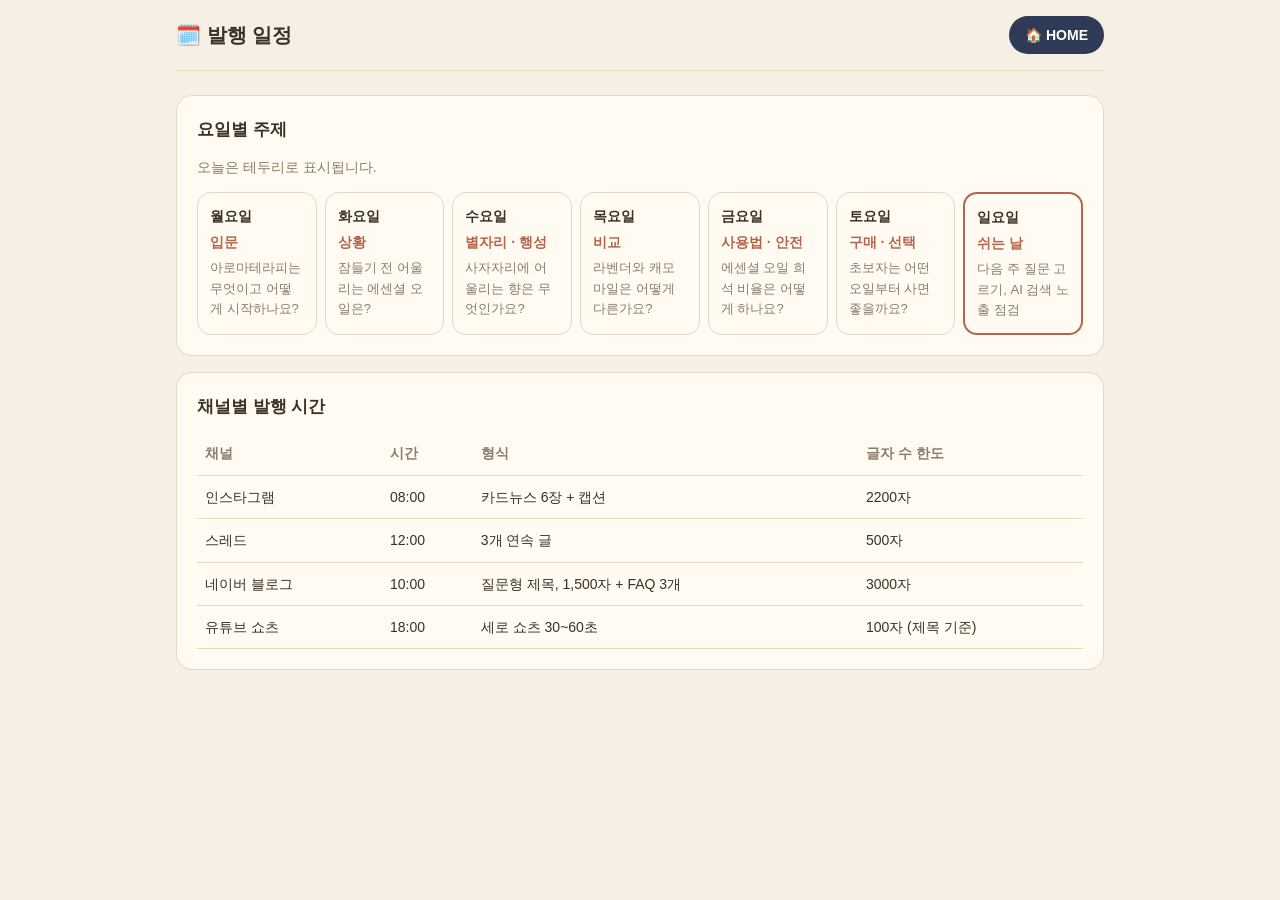
==== calendar.html @ 0333897d "훼이맵 SNS 스튜디오: 홈페이지 저장소에서 분리 Co-Authored-By: Claude Opus 5.5 <noreply@anthropic.com>" ====
<!doctype html>
<html lang="ko">
<head>
<meta charset="utf-8">
<meta name="viewport" content="width=device-width, initial-scale=1">
<title>발행 일정 · 훼이맵 SNS 스튜디오</title>
<link rel="stylesheet" href="common.css">
<style>
  .week { display: grid; grid-template-columns: repeat(7, 1fr); gap: 8px; }
  .day { background: var(--card); border: 1px solid var(--line); border-radius: 14px; padding: 12px; font-size: 14px; }
  .day.today { border: 2px solid var(--accent); }
  .day .name { font-weight: 700; }
  .day .type { color: var(--accent); font-weight: 600; margin: 4px 0; }
  .day .ex { color: var(--muted); font-size: 13px; }
  @media (max-width: 760px) { .week { grid-template-columns: 1fr; } }
</style>
</head>
<body>
<div class="wrap">
  <header class="topbar">
    <h1>🗓️ 발행 일정</h1>
    <a class="home-btn" href="index.html">🏠 HOME</a>
  </header>

  <div class="card">
    <h2>요일별 주제</h2>
    <p class="muted" style="margin-top:0">오늘은 테두리로 표시됩니다.</p>
    <div class="week" id="week"></div>
  </div>

  <div class="card">
    <h2>채널별 발행 시간</h2>
    <div class="table-scroll">
      <table>
        <thead><tr><th>채널</th><th>시간</th><th>형식</th><th>글자 수 한도</th></tr></thead>
        <tbody id="times"></tbody>
      </table>
    </div>
  </div>
</div>

<script src="common.js"></script>
<script>
  // SNS·GEO 지침의 요일별 질문 유형 (getDay() 순서: 일요일이 0)
  const WEEK = [
    { name: "일", type: "쉬는 날", ex: "다음 주 질문 고르기, AI 검색 노출 점검" },
    { name: "월", type: "입문", ex: "아로마테라피는 무엇이고 어떻게 시작하나요?" },
    { name: "화", type: "상황", ex: "잠들기 전 어울리는 에센셜 오일은?" },
    { name: "수", type: "별자리 · 행성", ex: "사자자리에 어울리는 향은 무엇인가요?" },
    { name: "목", type: "비교", ex: "라벤더와 캐모마일은 어떻게 다른가요?" },
    { name: "금", type: "사용법 · 안전", ex: "에센셜 오일 희석 비율은 어떻게 하나요?" },
    { name: "토", type: "구매 · 선택", ex: "초보자는 어떤 오일부터 사면 좋을까요?" },
  ];
  const FORMAT = {
    instagram: "카드뉴스 6장 + 캡션",
    threads: "3개 연속 글",
    blog: "질문형 제목, 1,500자 + FAQ 3개",
    youtube: "세로 쇼츠 30~60초",
  };

  const today = new Date().getDay();
  // 월요일부터 보여 주기
  document.getElementById("week").innerHTML = [1, 2, 3, 4, 5, 6, 0].map((i) => {
    const d = WEEK[i];
    return `<div class="day ${i === today ? "today" : ""}"><div class="name">${d.name}요일</div>
      <div class="type">${d.type}</div><div class="ex">${d.ex}</div></div>`;
  }).join("");

  document.getElementById("times").innerHTML = CHANNELS.map((ch) =>
    `<tr><td>${ch.name}</td><td>${ch.time}</td><td>${FORMAT[ch.id]}</td><td>${ch.limit}자${ch.note ? ` (${ch.note})` : ""}</td></tr>`
  ).join("");
</script>
</body>
</html>
---- common.css ----
:root {
  --bg: #f5efe4;
  --card: #fffaf2;
  --ink: #3a3226;
  --muted: #8a7d6a;
  --accent: #b5654a;
  --accent-ink: #ffffff;
  --line: #e4d9c5;
  --ok: #4f7a52;
  --warn: #b33a2e;
  --navy: #2f3a56;
}
* { box-sizing: border-box; }
body {
  margin: 0;
  background: var(--bg);
  color: var(--ink);
  font-family: "Pretendard", "Apple SD Gothic Neo", "Malgun Gothic", sans-serif;
  line-height: 1.6;
}
a { color: inherit; }
.wrap { max-width: 960px; margin: 0 auto; padding: 0 16px 48px; }

/* 상단 바: 모든 메뉴 화면 공통 */
.topbar {
  display: flex; align-items: center; justify-content: space-between; gap: 12px;
  padding: 16px 0; border-bottom: 1px solid var(--line); margin-bottom: 24px;
}
.topbar h1 { font-size: 20px; margin: 0; }
.home-btn {
  display: inline-flex; align-items: center; gap: 6px;
  padding: 8px 16px; border-radius: 999px;
  background: var(--navy); color: #fff; text-decoration: none; font-weight: 600; font-size: 14px;
  white-space: nowrap;
}
.home-btn:hover { opacity: .9; }

.card {
  background: var(--card); border: 1px solid var(--line); border-radius: 16px; padding: 20px;
  margin-bottom: 16px;
}
.card h2 { font-size: 17px; margin: 0 0 12px; }
.muted { color: var(--muted); font-size: 14px; }

label { display: block; font-weight: 600; font-size: 14px; margin: 12px 0 6px; }
input[type="text"], textarea, select {
  width: 100%; padding: 10px 12px; border: 1px solid var(--line); border-radius: 10px;
  background: #fff; font: inherit; color: var(--ink);
}
textarea { min-height: 160px; resize: vertical; }

.btn {
  display: inline-block; padding: 10px 18px; border: 0; border-radius: 10px;
  background: var(--accent); color: var(--accent-ink); font: inherit; font-weight: 600; cursor: pointer;
  text-decoration: none;
}
.btn.ghost { background: transparent; color: var(--ink); border: 1px solid var(--line); }
.btn.small { padding: 6px 12px; font-size: 13px; }
.row { display: flex; gap: 8px; flex-wrap: wrap; align-items: center; }

.tag { display: inline-block; padding: 2px 10px; border-radius: 999px; font-size: 12px; font-weight: 600; }
.tag.ok { background: #e3eee0; color: var(--ok); }
.tag.warn { background: #f7e1dd; color: var(--warn); }
.tag.wait { background: #eee7d8; color: var(--muted); }

table { width: 100%; border-collapse: collapse; font-size: 14px; }
th, td { text-align: left; padding: 10px 8px; border-bottom: 1px solid var(--line); vertical-align: top; }
th { color: var(--muted); font-weight: 600; }
.table-scroll { overflow-x: auto; }

.toast {
  position: fixed; left: 50%; bottom: 24px; transform: translateX(-50%);
  background: var(--ink); color: #fff; padding: 10px 18px; border-radius: 999px; font-size: 14px;
  opacity: 0; transition: opacity .2s; pointer-events: none;
}
.toast.show { opacity: 1; }
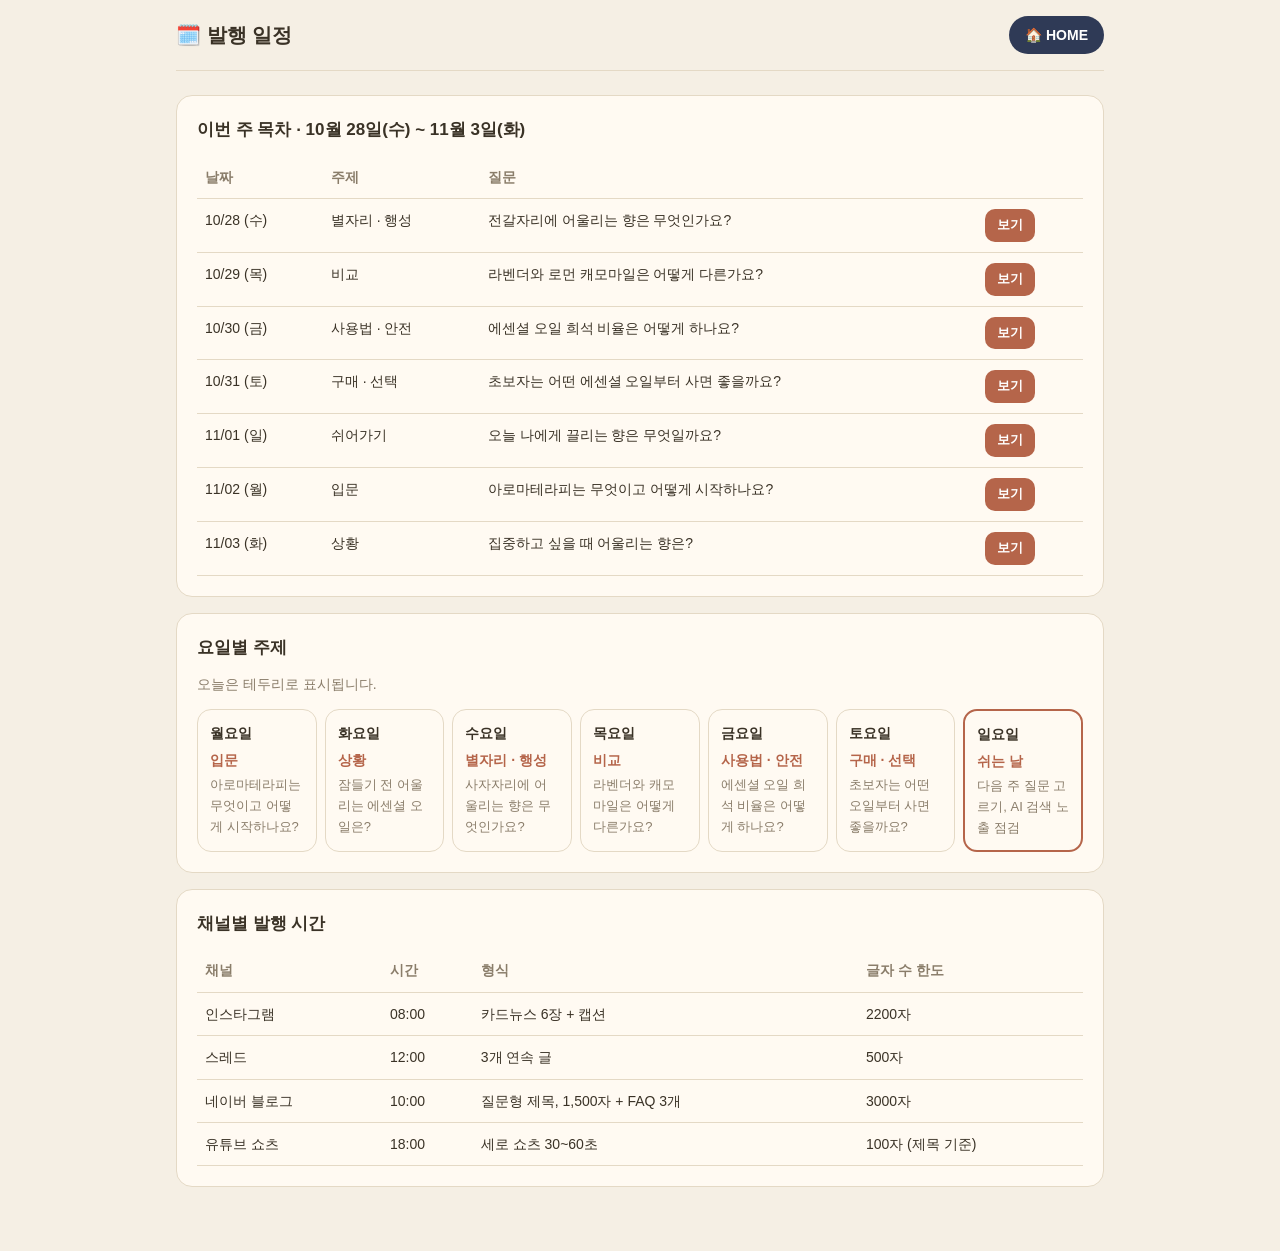
==== commit 6f555a6a: "SNS 스튜디오 수정 (2026-10-28 17:02)" ====
--- a/calendar.html
+++ b/calendar.html
@@ -21,6 +21,11 @@
     <h1>🗓️ 발행 일정</h1>
     <a class="home-btn" href="index.html">🏠 HOME</a>
   </header>
+
+  <div class="card" id="toc-card" hidden>
+    <h2 id="toc-title">이번 주 목차</h2>
+    <div class="table-scroll"><table id="toc"></table></div>
+  </div>
 
   <div class="card">
     <h2>요일별 주제</h2>
@@ -69,6 +74,20 @@
   document.getElementById("times").innerHTML = CHANNELS.map((ch) =>
     `<tr><td>${ch.name}</td><td>${ch.time}</td><td>${FORMAT[ch.id]}</td><td>${ch.limit}자${ch.note ? ` (${ch.note})` : ""}</td></tr>`
   ).join("");
+
+  // 이번 주 목차: 누르면 그 글의 채널 미리보기로 간다
+  syncWeek().then((week) => {
+    if (!week) return;
+    const todayStr = todayString();
+    document.getElementById("toc-title").textContent = `이번 주 목차 · ${week.title}`;
+    document.getElementById("toc").innerHTML =
+      `<thead><tr><th>날짜</th><th>주제</th><th>질문</th><th></th></tr></thead><tbody>` +
+      week.posts.map((p) => `<tr${p.date === todayStr ? ' style="background:#f7ece4"' : ""}>
+        <td>${p.date.slice(5).replace("-", "/")} (${p.day})</td><td>${p.type}</td><td>${escapeHtml(p.question)}</td>
+        <td><a class="btn small" href="preview.html?id=${p.id}">보기</a></td></tr>`).join("") +
+      `</tbody>`;
+    document.getElementById("toc-card").hidden = false;
+  });
 </script>
 </body>
 </html>
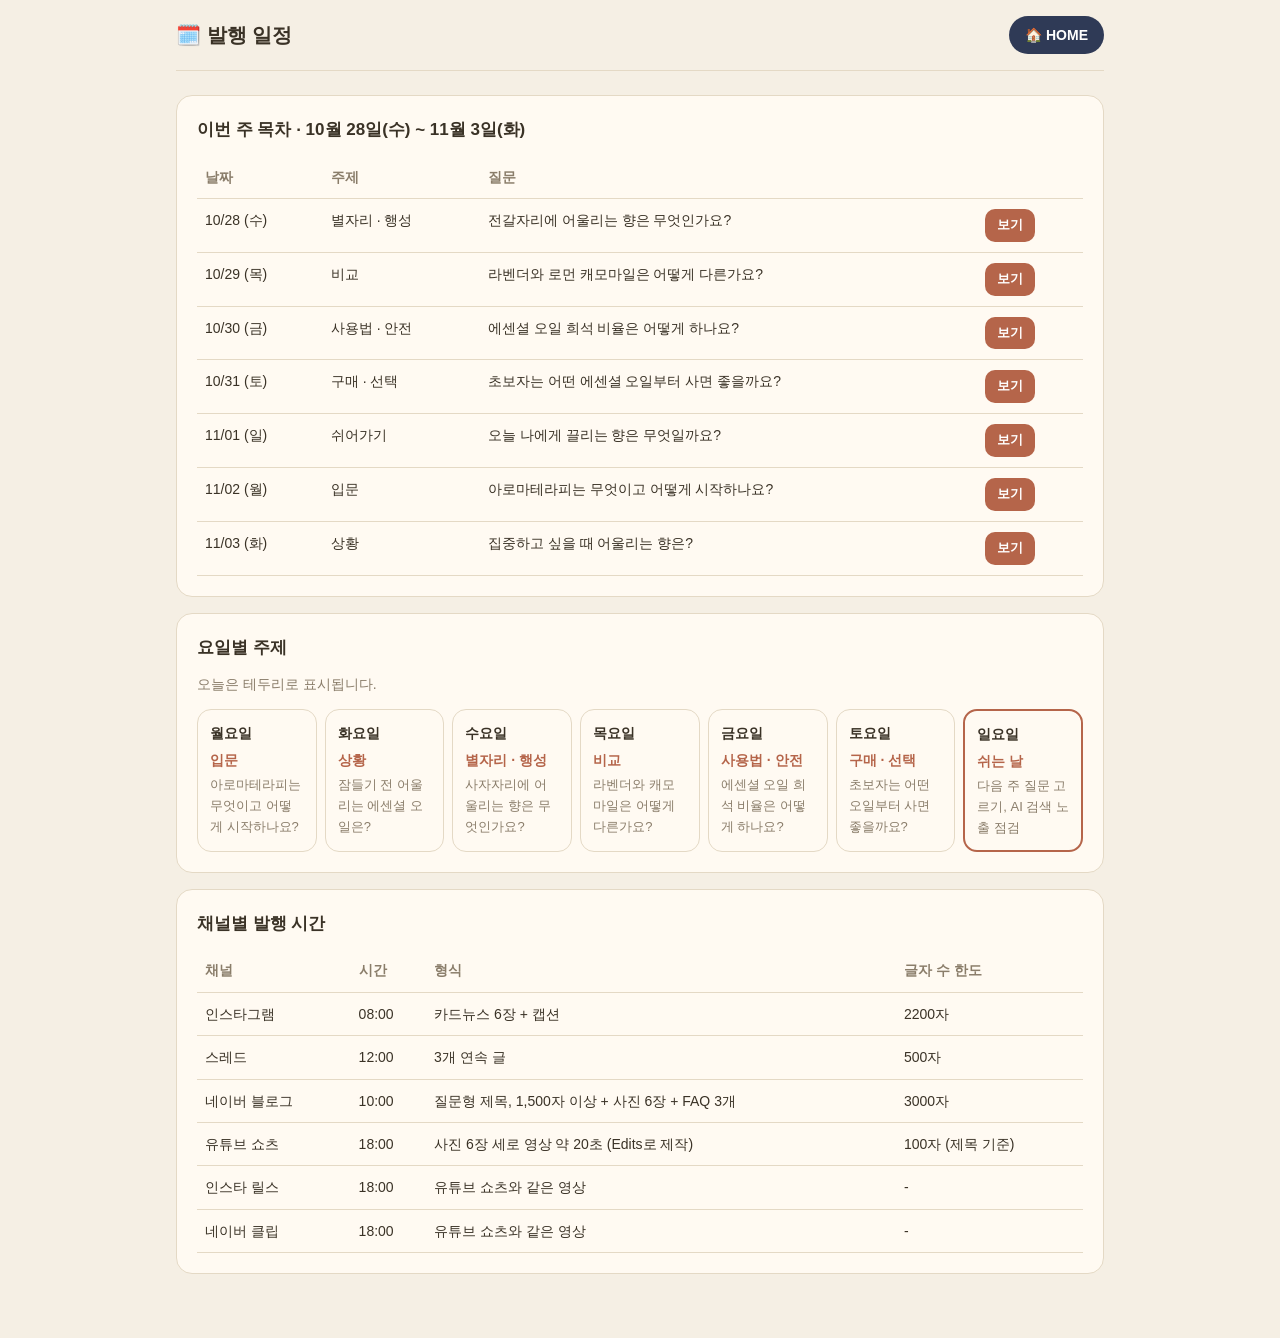
==== commit b7ef0a6f: "SNS 스튜디오 수정 (2026-10-29  0:10)" ====
--- a/calendar.html
+++ b/calendar.html
@@ -59,8 +59,10 @@
   const FORMAT = {
     instagram: "카드뉴스 6장 + 캡션",
     threads: "3개 연속 글",
-    blog: "질문형 제목, 1,500자 + FAQ 3개",
-    youtube: "세로 쇼츠 30~60초",
+    blog: "질문형 제목, 1,500자 이상 + 사진 6장 + FAQ 3개",
+    youtube: "사진 6장 세로 영상 약 20초 (Edits로 제작)",
+    reels: "유튜브 쇼츠와 같은 영상",
+    clip: "유튜브 쇼츠와 같은 영상",
   };
 
   const today = new Date().getDay();
@@ -72,7 +74,7 @@
   }).join("");
 
   document.getElementById("times").innerHTML = CHANNELS.map((ch) =>
-    `<tr><td>${ch.name}</td><td>${ch.time}</td><td>${FORMAT[ch.id]}</td><td>${ch.limit}자${ch.note ? ` (${ch.note})` : ""}</td></tr>`
+    `<tr><td>${ch.name}</td><td>${ch.time}</td><td>${FORMAT[ch.id]}</td><td>${ch.limit ? `${ch.limit}자${ch.note ? ` (${ch.note})` : ""}` : "-"}</td></tr>`
   ).join("");
 
   // 이번 주 목차: 누르면 그 글의 채널 미리보기로 간다
